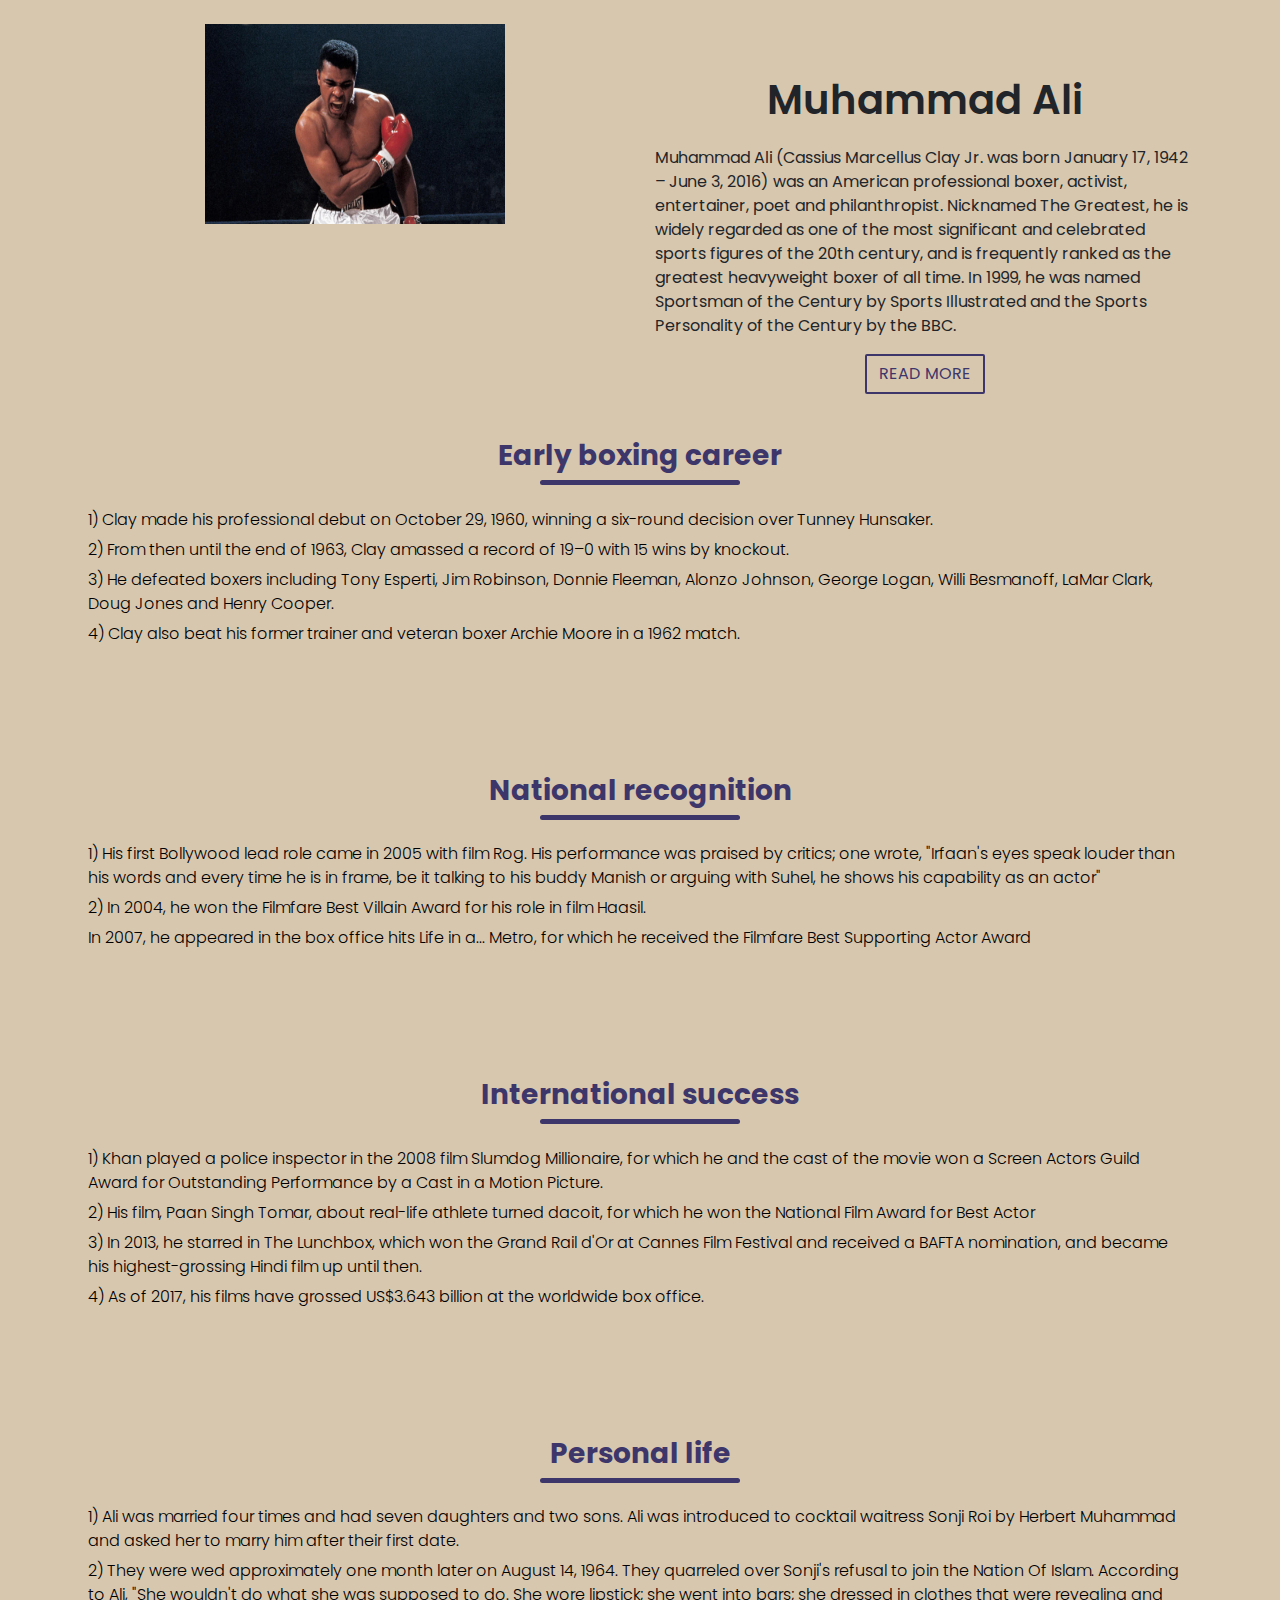
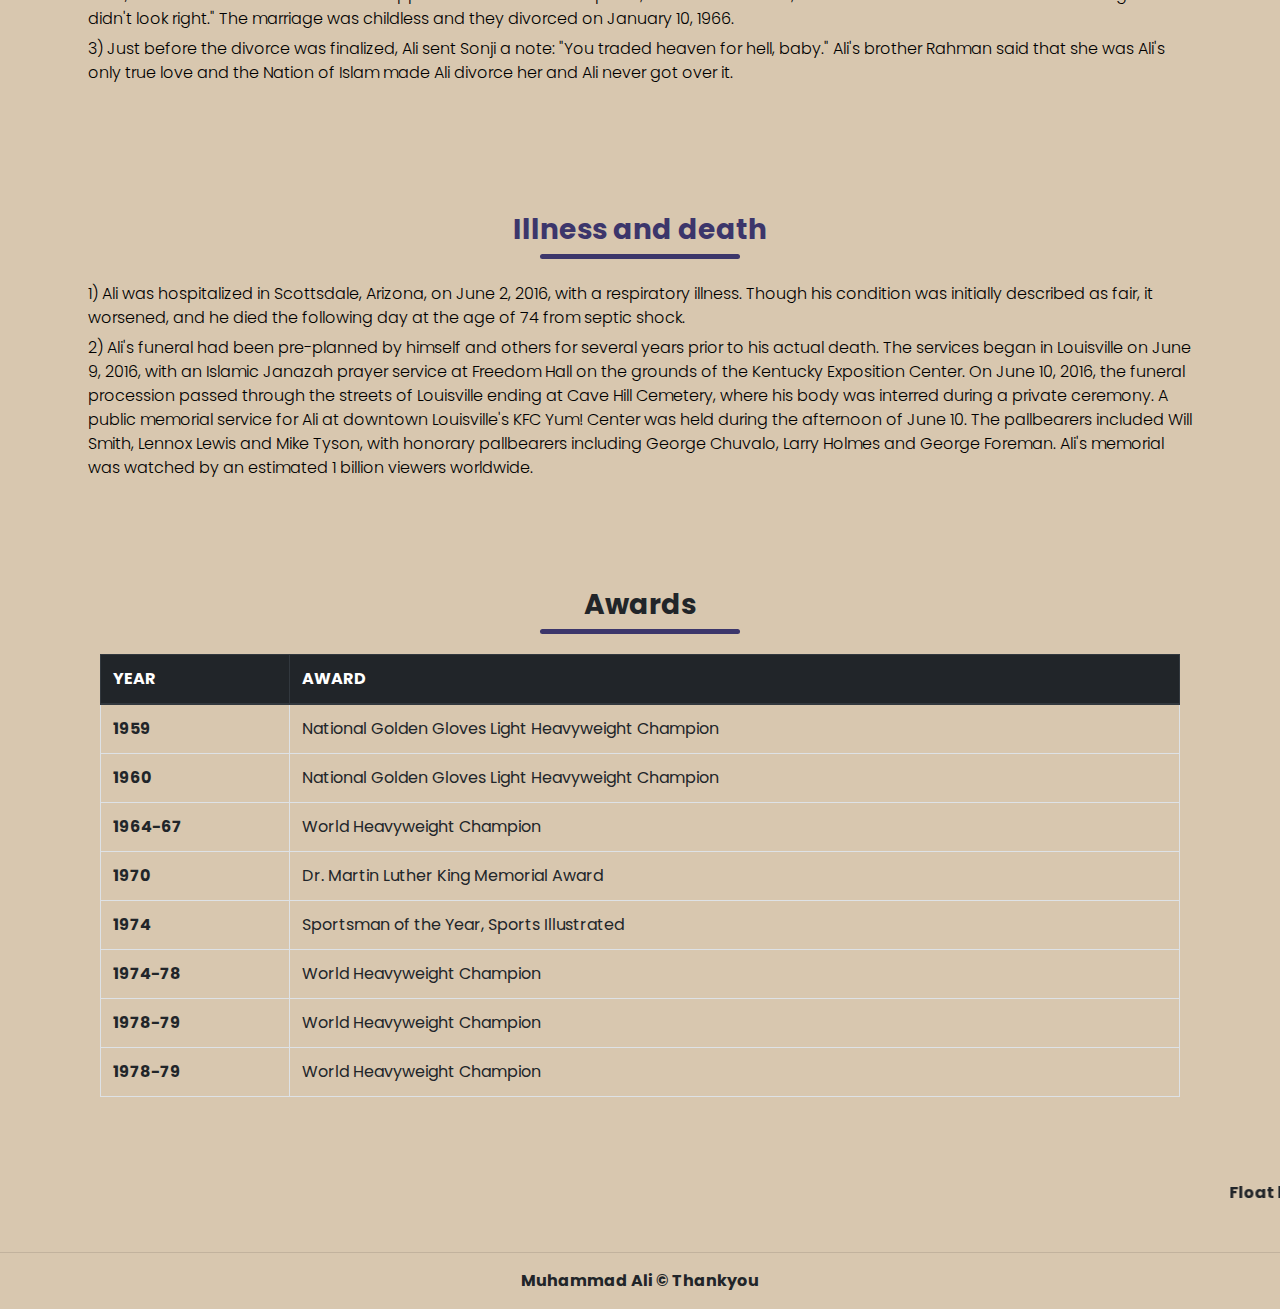
==== Task 4 - Tribute page/index.html @ 78795095 "first commit" ====
<!DOCTYPE html>
<html lang="en">
<head>
    <meta charset="UTF-8">
    <meta name="theme-color" content="#3c366b">
    <meta name="viewport" content="width=device-width, initial-scale=1.0">
    <meta http-equiv="X-UA-Compatible" content="ie=edge">
    <title>Irrfan Khan</title>
    <link rel="stylesheet" href="style.css">
    <link rel="stylesheet" href="https://maxcdn.bootstrapcdn.com/bootstrap/4.0.0/css/bootstrap.min.css">
    <script src="https://code.jquery.com/jquery-3.2.1.slim.min.js"></script>
    <script src="https://cdnjs.cloudflare.com/ajax/libs/popper.js/1.12.9/umd/popper.min.js"></script>
    <script src="https://maxcdn.bootstrapcdn.com/bootstrap/4.0.0/js/bootstrap.min.js"></script>
</head>
<body style="background-color: rgb(216, 199, 175);">
    <section class="heading">
            <div class="container">
                    <div class="row">
                        <div class="col-md-6 text-center py-4" id="pic">
                            <img src="ali.jpg" alt="Muhammad ali image" width="300px" height="200px">
                        </div>
                        <div class="col-md-6">
                            <p class=" promo-title text-center">Muhammad Ali</p>
                            <p id="sub"> Muhammad Ali (Cassius Marcellus Clay Jr. was born January 17, 1942 – June 3, 2016) 
                                was an American professional boxer, activist, entertainer, poet and philanthropist. 
                                Nicknamed The Greatest, he is widely regarded as one of the most significant and celebrated sports figures of the 20th century,
                                 and is frequently ranked as the greatest heavyweight boxer of all time.
                                In 1999, he was named Sportsman of the Century by Sports Illustrated and the Sports Personality of the Century by the BBC.</p>
                            <div class="text-center">
                               <a href="#more" class="btn btn-primary">READ MORE</a>
                            </div>
                        </div>
        
                    </div>
                </div>
    </section>
        
    <section id="services">
            <div class="container" id="more">
                <h3 class="title text-center font-weight-bold">Early boxing career</h3>

                    <ul class="py-4">
                    <li>1) Clay made his professional debut on October 29, 1960, winning a six-round decision over Tunney Hunsaker.</li>
                    <li>2) From then until the end of 1963, Clay amassed a record of 19–0 with 15 wins by knockout.</li>
                    <li>3) He defeated boxers including Tony Esperti, Jim Robinson, Donnie Fleeman, Alonzo Johnson, 
                        George Logan, Willi Besmanoff, LaMar Clark, Doug Jones and Henry Cooper.</li>
                    <li>4) Clay also beat his former trainer and veteran boxer Archie Moore in a 1962 match.
                    </li>
                </ul> 

            </div>
        </section>


        <section id="services">
                <div class="container">
                    <h3 class="title text-center font-weight-bold">National recognition</h3>
    
                        <ul class="py-4">
                        <li>1) His first Bollywood lead role came in 2005 with film Rog. His performance was praised by critics; one wrote, "Irfaan's eyes speak louder than his words and every time he is in frame, be it talking to his buddy Manish or arguing with Suhel, he shows his capability as an actor"</li>
                        <li>2) In 2004, he won the Filmfare Best Villain Award for his role in film Haasil.</li>
                        <li>In 2007, he appeared in the box office hits Life in a... Metro, for which he received the Filmfare Best Supporting Actor Award</li>
                    </ul> 
    
                </div>
            </section>

            

            <section id="services">
                    <div class="container">
                        <h3 class="title text-center font-weight-bold">International success</h3>
        
                        <ul class="py-4">
                            <li>1) Khan played a police inspector in the 2008 film Slumdog Millionaire, for which he and the cast of the movie won a Screen Actors Guild Award for Outstanding Performance by a Cast in a Motion Picture. </li>
                            <li>2) His film, Paan Singh Tomar, about real-life athlete turned dacoit, for which he won the National Film Award for Best Actor </li>
                            <li>3) In 2013, he starred in The Lunchbox, which won the Grand Rail d'Or at Cannes Film Festival and received a BAFTA nomination, and became his highest-grossing Hindi film up until then.</li>
                            <li>4) As of 2017, his films have grossed US$3.643 billion at the worldwide box office.</li>
                        </ul> 
        
                    </div>
                </section>

                <section id="services">
                    <div class="container">
                        <h3 class="title text-center font-weight-bold">Personal life</h3>
        
                        <ul class="py-4">
                            <li>1) Ali was married four times and had seven daughters and two sons. 
                                Ali was introduced to cocktail waitress Sonji Roi by Herbert Muhammad and asked her to marry him after their first date. </li>
                            <li>2) They were wed approximately one month later on August 14, 1964.
                                They quarreled over Sonji's refusal to join the Nation Of Islam.
                                According to Ali, "She wouldn't do what she was supposed to do. 
                                She wore lipstick; she went into bars; she dressed in clothes that were revealing and didn't look right." 
                                The marriage was childless and they divorced on January 10, 1966.</li>
                            <li>3) Just before the divorce was finalized, Ali sent Sonji a note: "You traded heaven for hell, baby."
                                Ali's brother Rahman said that she was Ali's only true love and the Nation of Islam made Ali divorce her and Ali never got over it.</li>
                        </ul> 
        
                    </div>
                </section>

                <section id="services">
                    <div class="container">
                        <h3 class="title text-center font-weight-bold">Illness and death</h3>
        
                        <ul class="py-4">
                            <li>1) Ali was hospitalized in Scottsdale, Arizona, on June 2, 2016, with a respiratory illness. 
                                Though his condition was initially described as fair, it worsened, and he died the following day at the age of 74 from septic shock.</li>
                            <li>2) Ali's funeral had been pre-planned by himself and others for several years prior to his actual death.
                                The services began in Louisville on June 9, 2016, with an Islamic Janazah prayer service at Freedom Hall on the grounds of the Kentucky Exposition Center.
                                On June 10, 2016, the funeral procession passed through the streets of Louisville ending at Cave Hill Cemetery, where his body was interred during a private ceremony. 
                                A public memorial service for Ali at downtown Louisville's KFC Yum! Center was held during the afternoon of June 10.
                                The pallbearers included Will Smith, Lennox Lewis and Mike Tyson, with honorary pallbearers including George Chuvalo, Larry Holmes and George Foreman.
                                Ali's memorial was watched by an estimated 1 billion viewers worldwide.</li>
                        </ul> 
        
                    </div>
                </section>


              <section class="services">
                    <div class="container">
                            <h3 class="title text-center font-weight-bold">Awards</h3>
            
                            <div class="col-md-12 py-4 table-responsive">
                                    <table class="table table-bordered">
                                            <thead class="thead-dark">
                                              <tr>
                                                <th scope="col">YEAR</th>
                                                <th scope="col">AWARD</th>
                                              </tr>
                                            </thead>
                                            <tbody>
                                              <tr>
                                                <th scope="row">1959</th>
                                                <td>National Golden Gloves Light Heavyweight Champion</td>
                                              </tr>
                                              <tr>
                                                    <th scope="row">1960</th>
                                                    <td>National Golden Gloves Light Heavyweight Champion</td>
                                              <tr>
                                                    <th scope="row">1964-67</th>
                                                    <td>World Heavyweight Champion</td>
                                              </tr>
                                              <tr>
                                                    <th scope="row">1970</th>
                                                    <td>Dr. Martin Luther King Memorial Award</td>
                                              </tr>
                                              <tr>
                                                    <th scope="row">1974</th>
                                                    <td>Sportsman of the Year, Sports Illustrated</td>
                                              </tr>
                                              <tr>
                                                    <th scope="row">1974-78</th>
                                                    <td>World Heavyweight Champion</td>
                                              </tr>
                                              <tr>
                                                    <th scope="row">1978-79</th>
                                                    <td>World Heavyweight Champion</td>
                                              </tr>
                                              <tr>
                                                    <th scope="row">1978-79</th>
                                                    <td>World Heavyweight Champion</td>
                                              </tr>
                                            </tbody>
                                          </table>
        
                            </div>
            
                        </div>
              </section>  

              <marquee direction="left" class="py-4">
                <strong>Float like a butterfly, sting like a bee.</strong>
                    </marquee>
                    
              <hr>
              <footer>
                  <p class="text-center font-weight-bold">Muhammad Ali &copy; Thankyou</p>
              </footer>
        

</body>
</html>
---- Task 4 - Tribute page/style.css ----
@import url('https://fonts.googleapis.com/css2?family=Poppins&display=swap');

*{
    margin: 0;
    padding: 0;
}
body{
    font-family: 'Poppins', sans-serif !important;
}
#banner{
    background: #fff;
    color: #3c366b;
    padding-top: 3%;
}
.promo-title{
    font-size: 40px;
    font-weight: 600;
    margin-top: 70px;
}
.btn-primary{
    box-shadow: none !important;
    padding: 8px 25px;
    border-radius: 2px !important;
    border: 2px solid #3c366b !important;
    color: #3c366b !important;
    background: none !important;
}
.btn-primary:hover{
    background: #3c366b !important;
    color: #fff !important;
    border: 2px solid #fff !important;
}

#services{
    padding: 40px 0;
    color: #3c366b;
}
.services{
    padding: 20px;
}
.title::before{
    content: '';
    background: #3c366b;
    height: 5px;
    width: 200px;
    margin-left: auto;
    margin-right: auto;
    display: block;
    border-radius: 50px;
    transform: translateY(46px);
}
ul{
    list-style-type: none;
    font-weight: lighter;  
}
ul li{
    padding: 3px;
    font-weight: 300;
    color: black;
}
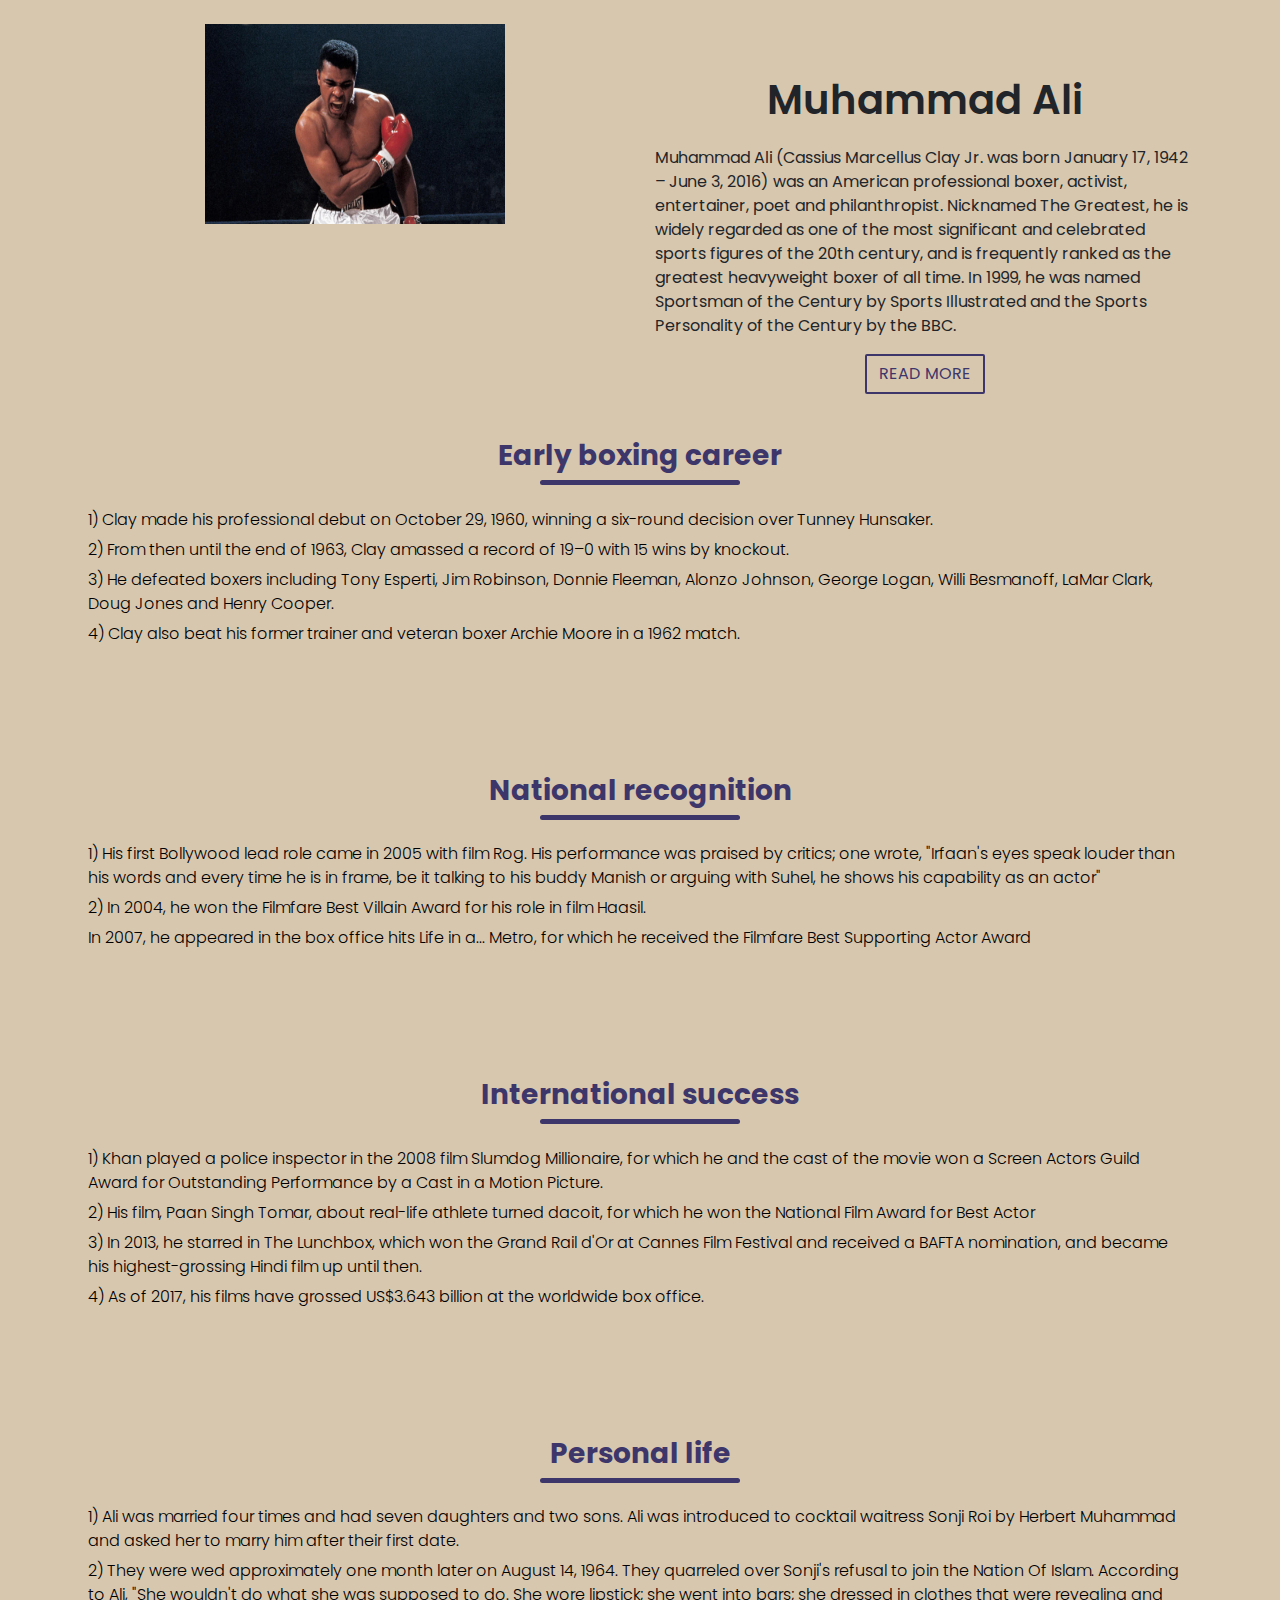
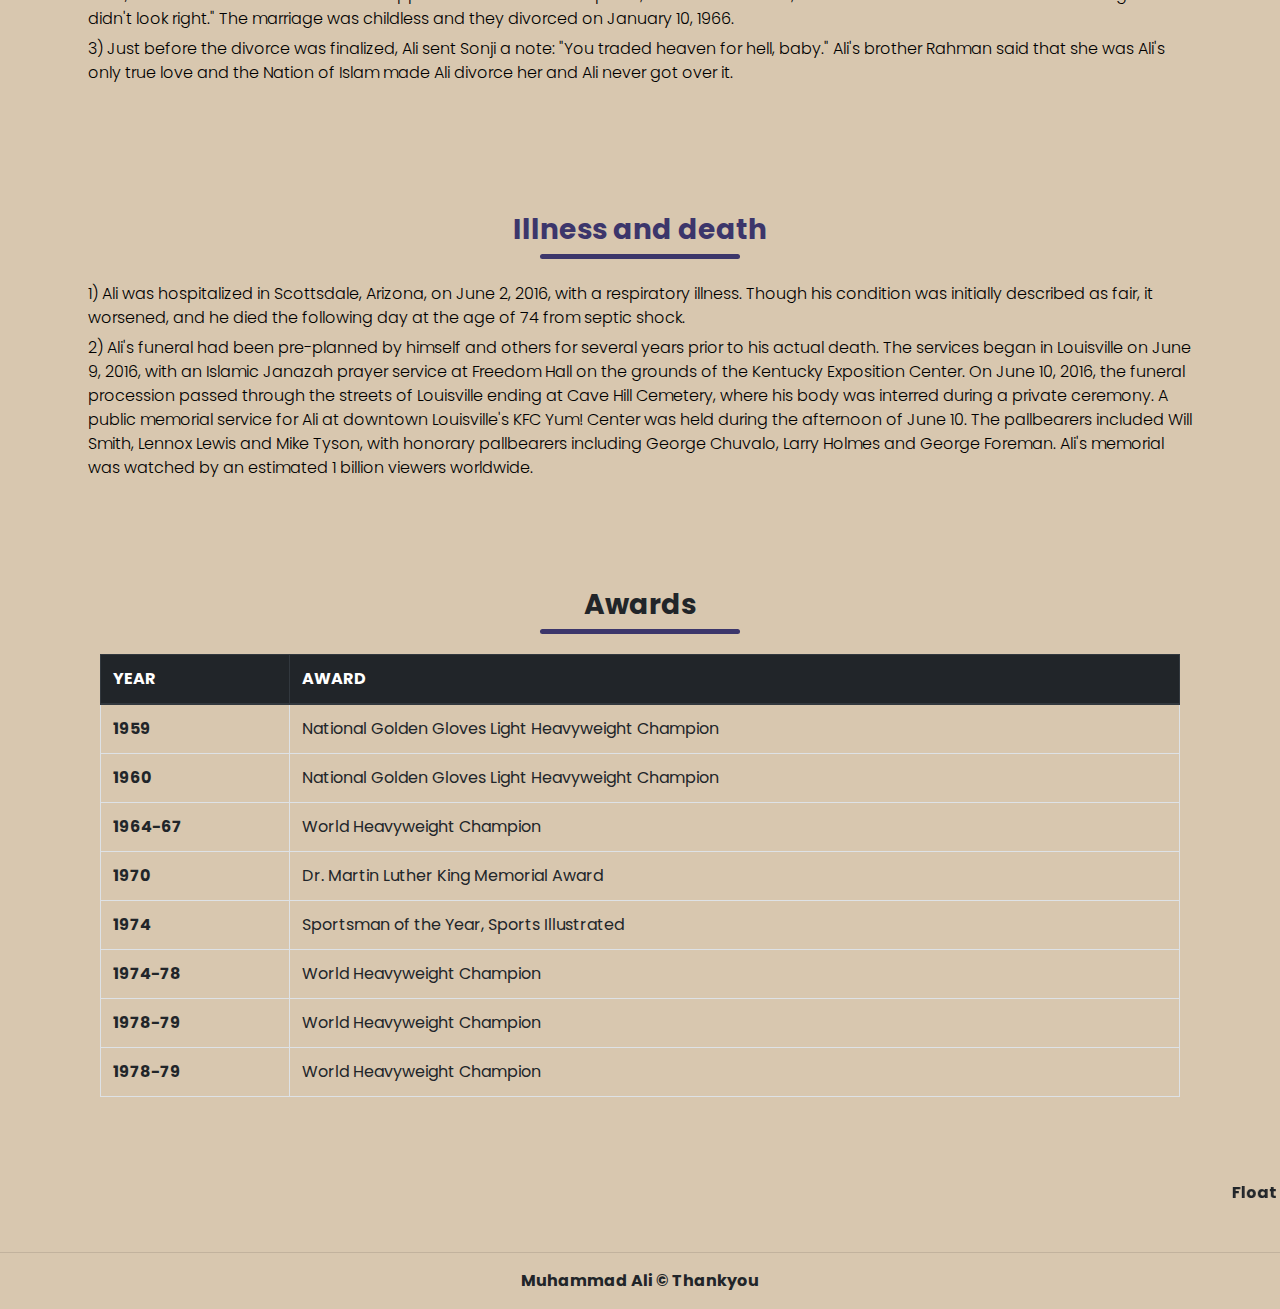
==== commit a4869724: "Add files via upload" ====
--- a/Task 4 - Tribute page/index.html
+++ b/Task 4 - Tribute page/index.html
@@ -1,186 +1,186 @@
-
-<!DOCTYPE html>
-<html lang="en">
-<head>
-    <meta charset="UTF-8">
-    <meta name="theme-color" content="#3c366b">
-    <meta name="viewport" content="width=device-width, initial-scale=1.0">
-    <meta http-equiv="X-UA-Compatible" content="ie=edge">
-    <title>Irrfan Khan</title>
-    <link rel="stylesheet" href="style.css">
-    <link rel="stylesheet" href="https://maxcdn.bootstrapcdn.com/bootstrap/4.0.0/css/bootstrap.min.css">
-    <script src="https://code.jquery.com/jquery-3.2.1.slim.min.js"></script>
-    <script src="https://cdnjs.cloudflare.com/ajax/libs/popper.js/1.12.9/umd/popper.min.js"></script>
-    <script src="https://maxcdn.bootstrapcdn.com/bootstrap/4.0.0/js/bootstrap.min.js"></script>
-</head>
-<body style="background-color: rgb(216, 199, 175);">
-    <section class="heading">
-            <div class="container">
-                    <div class="row">
-                        <div class="col-md-6 text-center py-4" id="pic">
-                            <img src="ali.jpg" alt="Muhammad ali image" width="300px" height="200px">
-                        </div>
-                        <div class="col-md-6">
-                            <p class=" promo-title text-center">Muhammad Ali</p>
-                            <p id="sub"> Muhammad Ali (Cassius Marcellus Clay Jr. was born January 17, 1942 – June 3, 2016) 
-                                was an American professional boxer, activist, entertainer, poet and philanthropist. 
-                                Nicknamed The Greatest, he is widely regarded as one of the most significant and celebrated sports figures of the 20th century,
-                                 and is frequently ranked as the greatest heavyweight boxer of all time.
-                                In 1999, he was named Sportsman of the Century by Sports Illustrated and the Sports Personality of the Century by the BBC.</p>
-                            <div class="text-center">
-                               <a href="#more" class="btn btn-primary">READ MORE</a>
-                            </div>
-                        </div>
-        
-                    </div>
-                </div>
-    </section>
-        
-    <section id="services">
-            <div class="container" id="more">
-                <h3 class="title text-center font-weight-bold">Early boxing career</h3>
-
-                    <ul class="py-4">
-                    <li>1) Clay made his professional debut on October 29, 1960, winning a six-round decision over Tunney Hunsaker.</li>
-                    <li>2) From then until the end of 1963, Clay amassed a record of 19–0 with 15 wins by knockout.</li>
-                    <li>3) He defeated boxers including Tony Esperti, Jim Robinson, Donnie Fleeman, Alonzo Johnson, 
-                        George Logan, Willi Besmanoff, LaMar Clark, Doug Jones and Henry Cooper.</li>
-                    <li>4) Clay also beat his former trainer and veteran boxer Archie Moore in a 1962 match.
-                    </li>
-                </ul> 
-
-            </div>
-        </section>
-
-
-        <section id="services">
-                <div class="container">
-                    <h3 class="title text-center font-weight-bold">National recognition</h3>
-    
-                        <ul class="py-4">
-                        <li>1) His first Bollywood lead role came in 2005 with film Rog. His performance was praised by critics; one wrote, "Irfaan's eyes speak louder than his words and every time he is in frame, be it talking to his buddy Manish or arguing with Suhel, he shows his capability as an actor"</li>
-                        <li>2) In 2004, he won the Filmfare Best Villain Award for his role in film Haasil.</li>
-                        <li>In 2007, he appeared in the box office hits Life in a... Metro, for which he received the Filmfare Best Supporting Actor Award</li>
-                    </ul> 
-    
-                </div>
-            </section>
-
-            
-
-            <section id="services">
-                    <div class="container">
-                        <h3 class="title text-center font-weight-bold">International success</h3>
-        
-                        <ul class="py-4">
-                            <li>1) Khan played a police inspector in the 2008 film Slumdog Millionaire, for which he and the cast of the movie won a Screen Actors Guild Award for Outstanding Performance by a Cast in a Motion Picture. </li>
-                            <li>2) His film, Paan Singh Tomar, about real-life athlete turned dacoit, for which he won the National Film Award for Best Actor </li>
-                            <li>3) In 2013, he starred in The Lunchbox, which won the Grand Rail d'Or at Cannes Film Festival and received a BAFTA nomination, and became his highest-grossing Hindi film up until then.</li>
-                            <li>4) As of 2017, his films have grossed US$3.643 billion at the worldwide box office.</li>
-                        </ul> 
-        
-                    </div>
-                </section>
-
-                <section id="services">
-                    <div class="container">
-                        <h3 class="title text-center font-weight-bold">Personal life</h3>
-        
-                        <ul class="py-4">
-                            <li>1) Ali was married four times and had seven daughters and two sons. 
-                                Ali was introduced to cocktail waitress Sonji Roi by Herbert Muhammad and asked her to marry him after their first date. </li>
-                            <li>2) They were wed approximately one month later on August 14, 1964.
-                                They quarreled over Sonji's refusal to join the Nation Of Islam.
-                                According to Ali, "She wouldn't do what she was supposed to do. 
-                                She wore lipstick; she went into bars; she dressed in clothes that were revealing and didn't look right." 
-                                The marriage was childless and they divorced on January 10, 1966.</li>
-                            <li>3) Just before the divorce was finalized, Ali sent Sonji a note: "You traded heaven for hell, baby."
-                                Ali's brother Rahman said that she was Ali's only true love and the Nation of Islam made Ali divorce her and Ali never got over it.</li>
-                        </ul> 
-        
-                    </div>
-                </section>
-
-                <section id="services">
-                    <div class="container">
-                        <h3 class="title text-center font-weight-bold">Illness and death</h3>
-        
-                        <ul class="py-4">
-                            <li>1) Ali was hospitalized in Scottsdale, Arizona, on June 2, 2016, with a respiratory illness. 
-                                Though his condition was initially described as fair, it worsened, and he died the following day at the age of 74 from septic shock.</li>
-                            <li>2) Ali's funeral had been pre-planned by himself and others for several years prior to his actual death.
-                                The services began in Louisville on June 9, 2016, with an Islamic Janazah prayer service at Freedom Hall on the grounds of the Kentucky Exposition Center.
-                                On June 10, 2016, the funeral procession passed through the streets of Louisville ending at Cave Hill Cemetery, where his body was interred during a private ceremony. 
-                                A public memorial service for Ali at downtown Louisville's KFC Yum! Center was held during the afternoon of June 10.
-                                The pallbearers included Will Smith, Lennox Lewis and Mike Tyson, with honorary pallbearers including George Chuvalo, Larry Holmes and George Foreman.
-                                Ali's memorial was watched by an estimated 1 billion viewers worldwide.</li>
-                        </ul> 
-        
-                    </div>
-                </section>
-
-
-              <section class="services">
-                    <div class="container">
-                            <h3 class="title text-center font-weight-bold">Awards</h3>
-            
-                            <div class="col-md-12 py-4 table-responsive">
-                                    <table class="table table-bordered">
-                                            <thead class="thead-dark">
-                                              <tr>
-                                                <th scope="col">YEAR</th>
-                                                <th scope="col">AWARD</th>
-                                              </tr>
-                                            </thead>
-                                            <tbody>
-                                              <tr>
-                                                <th scope="row">1959</th>
-                                                <td>National Golden Gloves Light Heavyweight Champion</td>
-                                              </tr>
-                                              <tr>
-                                                    <th scope="row">1960</th>
-                                                    <td>National Golden Gloves Light Heavyweight Champion</td>
-                                              <tr>
-                                                    <th scope="row">1964-67</th>
-                                                    <td>World Heavyweight Champion</td>
-                                              </tr>
-                                              <tr>
-                                                    <th scope="row">1970</th>
-                                                    <td>Dr. Martin Luther King Memorial Award</td>
-                                              </tr>
-                                              <tr>
-                                                    <th scope="row">1974</th>
-                                                    <td>Sportsman of the Year, Sports Illustrated</td>
-                                              </tr>
-                                              <tr>
-                                                    <th scope="row">1974-78</th>
-                                                    <td>World Heavyweight Champion</td>
-                                              </tr>
-                                              <tr>
-                                                    <th scope="row">1978-79</th>
-                                                    <td>World Heavyweight Champion</td>
-                                              </tr>
-                                              <tr>
-                                                    <th scope="row">1978-79</th>
-                                                    <td>World Heavyweight Champion</td>
-                                              </tr>
-                                            </tbody>
-                                          </table>
-        
-                            </div>
-            
-                        </div>
-              </section>  
-
-              <marquee direction="left" class="py-4">
-                <strong>Float like a butterfly, sting like a bee.</strong>
-                    </marquee>
-                    
-              <hr>
-              <footer>
-                  <p class="text-center font-weight-bold">Muhammad Ali &copy; Thankyou</p>
-              </footer>
-        
-
-</body>
+
+<!DOCTYPE html>
+<html lang="en">
+<head>
+    <meta charset="UTF-8">
+    <meta name="theme-color" content="#3c366b">
+    <meta name="viewport" content="width=device-width, initial-scale=1.0">
+    <meta http-equiv="X-UA-Compatible" content="ie=edge">
+    <title>Muhammad Ali</title>
+    <link rel="stylesheet" href="style.css">
+    <link rel="stylesheet" href="https://maxcdn.bootstrapcdn.com/bootstrap/4.0.0/css/bootstrap.min.css">
+    <script src="https://code.jquery.com/jquery-3.2.1.slim.min.js"></script>
+    <script src="https://cdnjs.cloudflare.com/ajax/libs/popper.js/1.12.9/umd/popper.min.js"></script>
+    <script src="https://maxcdn.bootstrapcdn.com/bootstrap/4.0.0/js/bootstrap.min.js"></script>
+</head>
+<body style="background-color: rgb(216, 199, 175);">
+    <section class="heading">
+            <div class="container">
+                    <div class="row">
+                        <div class="col-md-6 text-center py-4" id="pic">
+                            <img src="ali.jpg" alt="Muhammad ali image" width="300px" height="200px">
+                        </div>
+                        <div class="col-md-6">
+                            <p class=" promo-title text-center">Muhammad Ali</p>
+                            <p id="sub"> Muhammad Ali (Cassius Marcellus Clay Jr. was born January 17, 1942 – June 3, 2016) 
+                                was an American professional boxer, activist, entertainer, poet and philanthropist. 
+                                Nicknamed The Greatest, he is widely regarded as one of the most significant and celebrated sports figures of the 20th century,
+                                 and is frequently ranked as the greatest heavyweight boxer of all time.
+                                In 1999, he was named Sportsman of the Century by Sports Illustrated and the Sports Personality of the Century by the BBC.</p>
+                            <div class="text-center">
+                               <a href="#more" class="btn btn-primary">READ MORE</a>
+                            </div>
+                        </div>
+        
+                    </div>
+                </div>
+    </section>
+        
+    <section id="services">
+            <div class="container" id="more">
+                <h3 class="title text-center font-weight-bold">Early boxing career</h3>
+
+                    <ul class="py-4">
+                    <li>1) Clay made his professional debut on October 29, 1960, winning a six-round decision over Tunney Hunsaker.</li>
+                    <li>2) From then until the end of 1963, Clay amassed a record of 19–0 with 15 wins by knockout.</li>
+                    <li>3) He defeated boxers including Tony Esperti, Jim Robinson, Donnie Fleeman, Alonzo Johnson, 
+                        George Logan, Willi Besmanoff, LaMar Clark, Doug Jones and Henry Cooper.</li>
+                    <li>4) Clay also beat his former trainer and veteran boxer Archie Moore in a 1962 match.
+                    </li>
+                </ul> 
+
+            </div>
+        </section>
+
+
+        <section id="services">
+                <div class="container">
+                    <h3 class="title text-center font-weight-bold">National recognition</h3>
+    
+                        <ul class="py-4">
+                        <li>1) His first Bollywood lead role came in 2005 with film Rog. His performance was praised by critics; one wrote, "Irfaan's eyes speak louder than his words and every time he is in frame, be it talking to his buddy Manish or arguing with Suhel, he shows his capability as an actor"</li>
+                        <li>2) In 2004, he won the Filmfare Best Villain Award for his role in film Haasil.</li>
+                        <li>In 2007, he appeared in the box office hits Life in a... Metro, for which he received the Filmfare Best Supporting Actor Award</li>
+                    </ul> 
+    
+                </div>
+            </section>
+
+            
+
+            <section id="services">
+                    <div class="container">
+                        <h3 class="title text-center font-weight-bold">International success</h3>
+        
+                        <ul class="py-4">
+                            <li>1) Khan played a police inspector in the 2008 film Slumdog Millionaire, for which he and the cast of the movie won a Screen Actors Guild Award for Outstanding Performance by a Cast in a Motion Picture. </li>
+                            <li>2) His film, Paan Singh Tomar, about real-life athlete turned dacoit, for which he won the National Film Award for Best Actor </li>
+                            <li>3) In 2013, he starred in The Lunchbox, which won the Grand Rail d'Or at Cannes Film Festival and received a BAFTA nomination, and became his highest-grossing Hindi film up until then.</li>
+                            <li>4) As of 2017, his films have grossed US$3.643 billion at the worldwide box office.</li>
+                        </ul> 
+        
+                    </div>
+                </section>
+
+                <section id="services">
+                    <div class="container">
+                        <h3 class="title text-center font-weight-bold">Personal life</h3>
+        
+                        <ul class="py-4">
+                            <li>1) Ali was married four times and had seven daughters and two sons. 
+                                Ali was introduced to cocktail waitress Sonji Roi by Herbert Muhammad and asked her to marry him after their first date. </li>
+                            <li>2) They were wed approximately one month later on August 14, 1964.
+                                They quarreled over Sonji's refusal to join the Nation Of Islam.
+                                According to Ali, "She wouldn't do what she was supposed to do. 
+                                She wore lipstick; she went into bars; she dressed in clothes that were revealing and didn't look right." 
+                                The marriage was childless and they divorced on January 10, 1966.</li>
+                            <li>3) Just before the divorce was finalized, Ali sent Sonji a note: "You traded heaven for hell, baby."
+                                Ali's brother Rahman said that she was Ali's only true love and the Nation of Islam made Ali divorce her and Ali never got over it.</li>
+                        </ul> 
+        
+                    </div>
+                </section>
+
+                <section id="services">
+                    <div class="container">
+                        <h3 class="title text-center font-weight-bold">Illness and death</h3>
+        
+                        <ul class="py-4">
+                            <li>1) Ali was hospitalized in Scottsdale, Arizona, on June 2, 2016, with a respiratory illness. 
+                                Though his condition was initially described as fair, it worsened, and he died the following day at the age of 74 from septic shock.</li>
+                            <li>2) Ali's funeral had been pre-planned by himself and others for several years prior to his actual death.
+                                The services began in Louisville on June 9, 2016, with an Islamic Janazah prayer service at Freedom Hall on the grounds of the Kentucky Exposition Center.
+                                On June 10, 2016, the funeral procession passed through the streets of Louisville ending at Cave Hill Cemetery, where his body was interred during a private ceremony. 
+                                A public memorial service for Ali at downtown Louisville's KFC Yum! Center was held during the afternoon of June 10.
+                                The pallbearers included Will Smith, Lennox Lewis and Mike Tyson, with honorary pallbearers including George Chuvalo, Larry Holmes and George Foreman.
+                                Ali's memorial was watched by an estimated 1 billion viewers worldwide.</li>
+                        </ul> 
+        
+                    </div>
+                </section>
+
+
+              <section class="services">
+                    <div class="container">
+                            <h3 class="title text-center font-weight-bold">Awards</h3>
+            
+                            <div class="col-md-12 py-4 table-responsive">
+                                    <table class="table table-bordered">
+                                            <thead class="thead-dark">
+                                              <tr>
+                                                <th scope="col">YEAR</th>
+                                                <th scope="col">AWARD</th>
+                                              </tr>
+                                            </thead>
+                                            <tbody>
+                                              <tr>
+                                                <th scope="row">1959</th>
+                                                <td>National Golden Gloves Light Heavyweight Champion</td>
+                                              </tr>
+                                              <tr>
+                                                    <th scope="row">1960</th>
+                                                    <td>National Golden Gloves Light Heavyweight Champion</td>
+                                              <tr>
+                                                    <th scope="row">1964-67</th>
+                                                    <td>World Heavyweight Champion</td>
+                                              </tr>
+                                              <tr>
+                                                    <th scope="row">1970</th>
+                                                    <td>Dr. Martin Luther King Memorial Award</td>
+                                              </tr>
+                                              <tr>
+                                                    <th scope="row">1974</th>
+                                                    <td>Sportsman of the Year, Sports Illustrated</td>
+                                              </tr>
+                                              <tr>
+                                                    <th scope="row">1974-78</th>
+                                                    <td>World Heavyweight Champion</td>
+                                              </tr>
+                                              <tr>
+                                                    <th scope="row">1978-79</th>
+                                                    <td>World Heavyweight Champion</td>
+                                              </tr>
+                                              <tr>
+                                                    <th scope="row">1978-79</th>
+                                                    <td>World Heavyweight Champion</td>
+                                              </tr>
+                                            </tbody>
+                                          </table>
+        
+                            </div>
+            
+                        </div>
+              </section>  
+
+              <marquee direction="left" class="py-4">
+                <strong>Float like a butterfly, sting like a bee.</strong>
+                    </marquee>
+                    
+              <hr>
+              <footer>
+                  <p class="text-center font-weight-bold">Muhammad Ali &copy; Thankyou</p>
+              </footer>
+        
+
+</body>
 </html>--- a/Task 4 - Tribute page/style.css
+++ b/Task 4 - Tribute page/style.css
@@ -1,60 +1,60 @@
-@import url('https://fonts.googleapis.com/css2?family=Poppins&display=swap');
-
-*{
-    margin: 0;
-    padding: 0;
-}
-body{
-    font-family: 'Poppins', sans-serif !important;
-}
-#banner{
-    background: #fff;
-    color: #3c366b;
-    padding-top: 3%;
-}
-.promo-title{
-    font-size: 40px;
-    font-weight: 600;
-    margin-top: 70px;
-}
-.btn-primary{
-    box-shadow: none !important;
-    padding: 8px 25px;
-    border-radius: 2px !important;
-    border: 2px solid #3c366b !important;
-    color: #3c366b !important;
-    background: none !important;
-}
-.btn-primary:hover{
-    background: #3c366b !important;
-    color: #fff !important;
-    border: 2px solid #fff !important;
-}
-
-#services{
-    padding: 40px 0;
-    color: #3c366b;
-}
-.services{
-    padding: 20px;
-}
-.title::before{
-    content: '';
-    background: #3c366b;
-    height: 5px;
-    width: 200px;
-    margin-left: auto;
-    margin-right: auto;
-    display: block;
-    border-radius: 50px;
-    transform: translateY(46px);
-}
-ul{
-    list-style-type: none;
-    font-weight: lighter;  
-}
-ul li{
-    padding: 3px;
-    font-weight: 300;
-    color: black;
+@import url('https://fonts.googleapis.com/css2?family=Poppins&display=swap');
+
+*{
+    margin: 0;
+    padding: 0;
+}
+body{
+    font-family: 'Poppins', sans-serif !important;
+}
+#banner{
+    background: #fff;
+    color: #3c366b;
+    padding-top: 3%;
+}
+.promo-title{
+    font-size: 40px;
+    font-weight: 600;
+    margin-top: 70px;
+}
+.btn-primary{
+    box-shadow: none !important;
+    padding: 8px 25px;
+    border-radius: 2px !important;
+    border: 2px solid #3c366b !important;
+    color: #3c366b !important;
+    background: none !important;
+}
+.btn-primary:hover{
+    background: #3c366b !important;
+    color: #fff !important;
+    border: 2px solid #fff !important;
+}
+
+#services{
+    padding: 40px 0;
+    color: #3c366b;
+}
+.services{
+    padding: 20px;
+}
+.title::before{
+    content: '';
+    background: #3c366b;
+    height: 5px;
+    width: 200px;
+    margin-left: auto;
+    margin-right: auto;
+    display: block;
+    border-radius: 50px;
+    transform: translateY(46px);
+}
+ul{
+    list-style-type: none;
+    font-weight: lighter;  
+}
+ul li{
+    padding: 3px;
+    font-weight: 300;
+    color: black;
 }